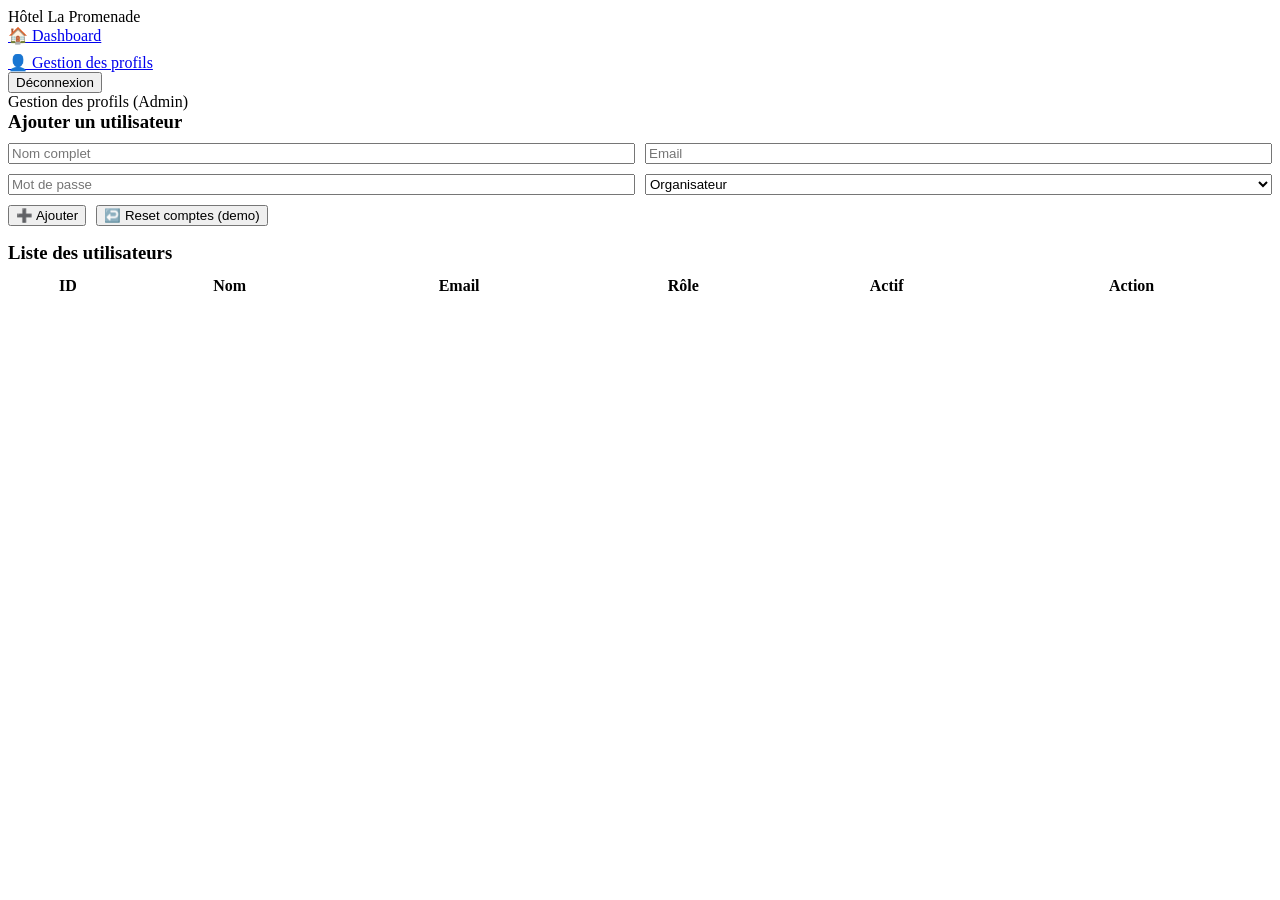
==== admin-users.html @ 5e937ca5 "Add files via upload" ====
<!DOCTYPE html>
<html lang="fr">
<head>
  <meta charset="UTF-8" />
  <meta name="viewport" content="width=device-width, initial-scale=1.0" />
  <title>Gestion des profils</title>
  <link rel="stylesheet" href="css/style.css" />
</head>
<body>
  <div class="layout">
    <aside class="sidebar">
      <div class="brand">
        <span class="brand-dot"></span>
        <span>Hôtel La Promenade</span>
      </div>
      <div class="small" id="welcome"></div>

      <nav style="display:flex; flex-direction:column; gap:8px;">
        <a href="dashboard.html">🏠 Dashboard</a>
        <a class="active" href="admin-users.html">👤 Gestion des profils</a>
      </nav>

      <div style="margin-top:auto;">
        <button class="btn-secondary" onclick="logout()">Déconnexion</button>
      </div>
    </aside>

    <main class="main">
      <div class="topbar">
        <div class="title">Gestion des profils (Admin)</div>
        <div class="right">
          <span class="small" id="roleLine"></span>
        </div>
      </div>

      <div class="card" style="margin-bottom:16px;">
        <h3 style="margin:0 0 10px 0;">Ajouter un utilisateur</h3>

        <div style="display:grid; grid-template-columns: 1fr 1fr; gap:10px;">
          <input id="uName" class="input" placeholder="Nom complet" />
          <input id="uEmail" class="input" placeholder="Email" />
          <input id="uPassword" class="input" placeholder="Mot de passe" />
          <select id="uRole" class="input">
            <option value="organisateur">Organisateur</option>
            <option value="administrateur">Administrateur</option>
            <option value="coordonnateur">Coordonnateur</option>
            <option value="comptabilite">Comptabilité</option>
          </select>
        </div>

        <div style="margin-top:10px; display:flex; gap:10px;">
          <button class="btn-primary" id="btnAddUser">➕ Ajouter</button>
          <button class="btn-secondary" id="btnResetUsers">↩️ Reset comptes (demo)</button>
          <div class="small" id="msgUser" style="align-self:center;"></div>
        </div>
      </div>

      <div class="card">
        <h3 style="margin:0 0 10px 0;">Liste des utilisateurs</h3>

        <table class="table" style="width:100%;">
          <thead>
            <tr>
              <th>ID</th>
              <th>Nom</th>
              <th>Email</th>
              <th>Rôle</th>
              <th>Actif</th>
              <th>Action</th>
            </tr>
          </thead>
          <tbody id="usersTbody"></tbody>
        </table>
      </div>
    </main>
  </div>

  <script src="js/app.js"></script>
  <script>
    requirePerm("ADMIN_USERS");
    renderWelcome();

    const user = getUser();
    const roleLine = document.getElementById("roleLine");
    if (roleLine && user) roleLine.textContent = `Rôle : ${user.role}`;
  </script>
  <script src="js/admin-users.js"></script>
</body>
</html>
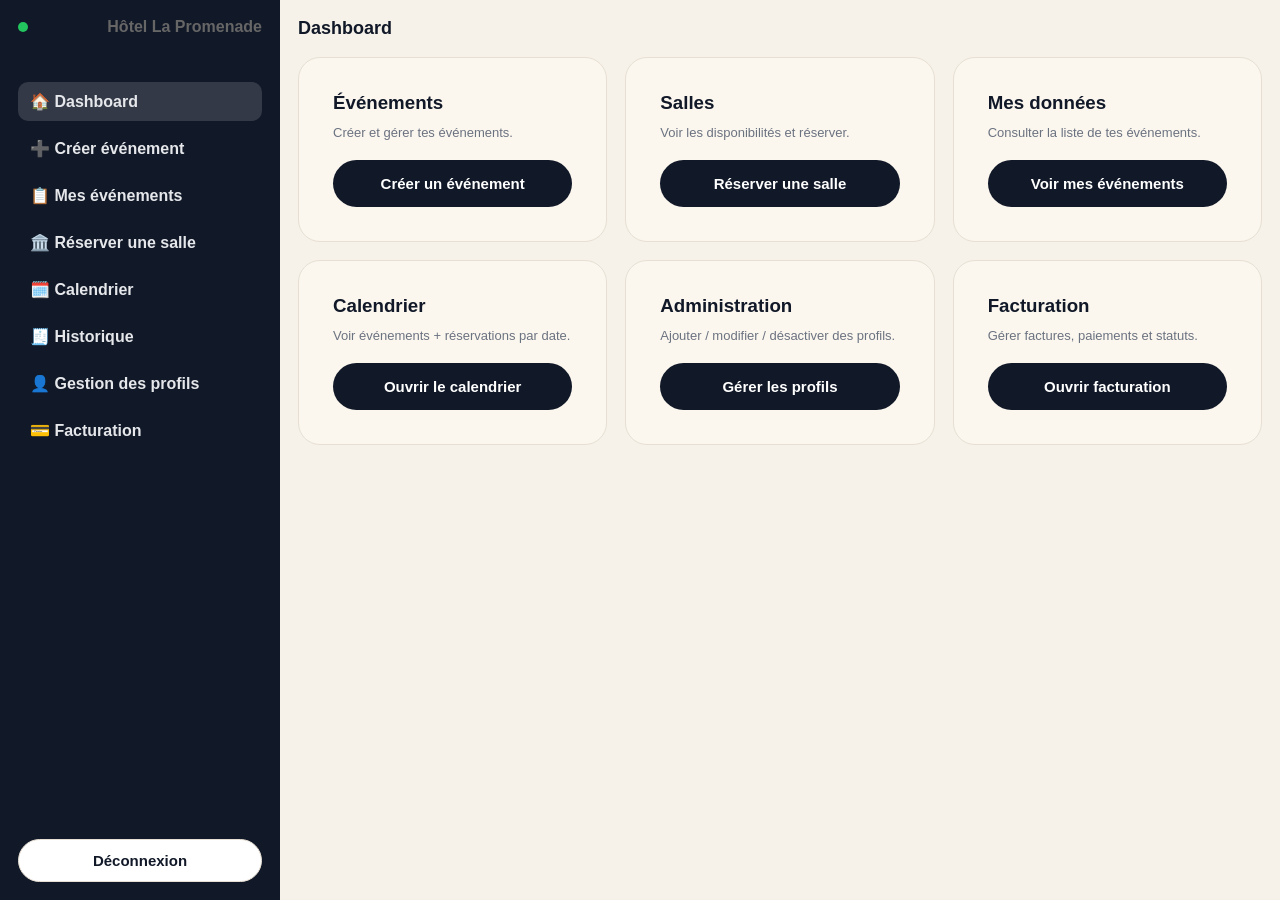
==== commit f69a5791: "Fix HTML structure and update stylesheet link" ====
--- a/admin-users.html
+++ b/admin-users.html
@@ -4,7 +4,7 @@
   <meta charset="UTF-8" />
   <meta name="viewport" content="width=device-width, initial-scale=1.0" />
   <title>Gestion des profils</title>
-  <link rel="stylesheet" href="css/style.css" />
+  <link rel="stylesheet" href="style.css" />
 </head>
 <body>
   <div class="layout">
@@ -75,15 +75,17 @@
     </main>
   </div>
 
-  <script src="js/app.js"></script>
+  <script src="app.js"></script>
   <script>
     requirePerm("ADMIN_USERS");
     renderWelcome();
 
     const user = getUser();
     const roleLine = document.getElementById("roleLine");
-    if (roleLine && user) roleLine.textContent = `Rôle : ${user.role}`;
+    if (roleLine && user) {
+      roleLine.textContent = `Rôle : ${user.role}`;
+    }
   </script>
-  <script src="js/admin-users.js"></script>
+  <script src="admin-users.js"></script>
 </body>
-</html>+</html>
--- a/style.css
+++ b/style.css
@@ -0,0 +1,1221 @@
+:root{
+  --bg: #f6f2ea;
+  --card: #ffffff;
+  --card2: #fbf7ef;
+  --text: #111827;
+  --muted: #6b7280;
+  --primary: #111827;
+  --primary-hover:#0b1220;
+  --border: #e7dfd3;
+  --shadow: 0 14px 35px rgba(0,0,0,0.10);
+}
+
+*{ box-sizing:border-box; }
+
+html, body{
+  height: 100%;
+}
+
+body{
+  margin:0;
+  font-family: Arial, sans-serif;
+  background: var(--bg);
+  color: var(--text);
+  min-height: 100vh;
+
+  /*IMPORTANT: on enlève le centrage global */
+  display: block;
+  padding: 0;
+}
+
+/*si tu veux centrer UNIQUEMENT certaines pages (ex: login) */
+body.page-center{
+  display:flex;
+  justify-content:center;
+  align-items:center;
+  padding: 24px;
+}
+
+/* =========================
+   CONTAINER (pages sans sidebar)
+========================= */
+.container{
+  max-width: 980px;
+  width: 100%;
+  margin: 24px auto;
+  padding: 26px;
+  border-radius: 18px;
+  background: var(--card);
+  box-shadow: var(--shadow);
+}
+
+/* Liens / titres */
+a{ color: var(--text); text-decoration: none; }
+a:hover{ text-decoration: underline; }
+
+h1{
+  margin: 0 0 6px 0;
+  font-size: 34px;
+  letter-spacing: -0.5px;
+}
+
+p{
+  margin: 0 0 18px 0;
+  color: var(--muted);
+  line-height: 1.4;
+}
+
+/* Champs */
+label{
+  display:block;
+  font-weight: 700;
+  margin: 14px 0 8px;
+}
+
+input, select, textarea{
+  width:100%;
+  padding: 16px 16px;
+  border-radius: 16px;
+  border: 1px solid var(--border);
+  background: #fff;
+  outline: none;
+  font-size: 15px;
+}
+
+input::placeholder, textarea::placeholder{ color:#9ca3af; }
+
+input:focus, select:focus, textarea:focus{
+  border-color: #cbb89a;
+  box-shadow: 0 0 0 4px rgba(203,184,154,0.25);
+}
+
+/* Boutons */
+button{
+  padding: 12px 16px;
+  border: none;
+  border-radius: 999px;
+  cursor: pointer;
+  font-weight: 700;
+  font-size: 15px;
+}
+
+.btn-primary{
+  background: var(--primary);
+  color: white;
+  padding: 15px 16px;
+}
+.btn-primary:hover{ background: var(--primary-hover); }
+
+.btn-secondary{
+  background: #ffffff;
+  border: 1px solid var(--border);
+  color: var(--text);
+}
+
+button:disabled{
+  opacity: 0.45;
+  cursor: not-allowed;
+}
+
+/* ✅ Cartes */
+.card{
+  background: var(--card2);
+  border: 1px solid var(--border);
+  border-radius: 22px;
+  padding: 34px;
+}
+
+/* ✅ Grille */
+.grid{
+  display: grid;
+  grid-template-columns: repeat(2, minmax(0, 1fr));
+  gap: 18px;
+  margin-top: 12px;
+}
+
+@media (min-width: 1100px){
+  .grid{
+    grid-template-columns: repeat(3, minmax(0, 1fr));
+  }
+}
+
+.small{
+  font-size: 13px;
+  color: var(--muted);
+}
+
+hr{
+  border: none;
+  border-top: 1px solid var(--border);
+  margin: 18px 0;
+}
+
+/* =========================
+   LAYOUT SIDEBAR + MAIN (pages avec sidebar)
+========================= */
+.layout{
+  display:flex;
+  width: 100%;
+  min-height: 100vh; /* ✅ prend toute la hauteur */
+}
+
+.sidebar{
+  width: 280px;
+  background: #111827;
+  color: #fff;
+  padding: 18px;
+  display:flex;
+  flex-direction: column;
+  gap: 14px;
+}
+
+.sidebar .brand{
+  display:flex;
+  align-items:center;
+  gap: 10px;
+  font-weight: 800;
+  font-size: 16px;
+}
+
+.sidebar .brand-dot{
+  width: 10px;
+  height: 10px;
+  background: #22c55e;
+  border-radius: 50%;
+}
+
+.sidebar .small{
+  color: #9ca3af;
+}
+
+.sidebar a{
+  color: #e5e7eb;
+  text-decoration: none;
+  padding: 10px 12px;
+  border-radius: 10px;
+  display:block;
+  font-weight: 700;
+}
+
+.sidebar a:hover{
+  background: rgba(255,255,255,0.08);
+}
+
+.sidebar a.active{
+  background: rgba(255,255,255,0.14);
+}
+
+.main{
+  flex: 1;
+  padding: 18px;
+  min-width: 0;          /* ✅ évite les bugs de largeur */
+  overflow-x: hidden;
+}
+
+.topbar{
+  display:flex;
+  justify-content: space-between;
+  align-items:center;
+  gap: 12px;
+  margin-bottom: 18px;
+}
+
+.topbar .title{
+  font-size: 18px;
+  font-weight: 900;
+}
+
+/* Responsive */
+@media (max-width: 900px){
+  .layout{ flex-direction: column; }
+
+  .sidebar{
+    width: 100%;
+    flex-direction: row;
+    overflow-x: auto;
+    align-items: center;
+  }
+
+  .sidebar nav{
+    display:flex;
+    gap: 8px;
+  }
+
+  .sidebar a{
+    white-space: nowrap;
+  }
+}
+
+/* Responsive global */
+@media (max-width: 700px){
+  h1{ font-size: 28px; }
+  .card{ padding: 24px; }
+  .grid{ grid-template-columns: 1fr; }
+}
+/* =========================
+   RESPONSIVE (Mobile)
+   ========================= */
+* { box-sizing: border-box; }
+img { max-width: 100%; height: auto; }
+
+.container {
+  width: 100%;
+  max-width: 100%;
+  padding: 16px;
+}
+
+input, select, textarea, button {
+  width: 100%;
+  max-width: 100%;
+}
+
+@media (max-width: 768px) {
+  .layout { flex-direction: column; }
+
+  .sidebar {
+    width: 100% !important;
+    position: relative;
+    border-right: none;
+    border-bottom: 1px solid #eee;
+    padding-bottom: 12px;
+  }
+
+  .main {
+    width: 100% !important;
+    padding: 16px;
+  }
+
+  .grid {
+    display: grid;
+    grid-template-columns: 1fr !important;
+    gap: 12px;
+  }
+
+  table {
+    display: block;
+    width: 100%;
+    overflow-x: auto;
+    white-space: nowrap;
+  }
+
+  .slots {
+    grid-template-columns: 1fr !important;
+  }
+
+  h1 { font-size: 28px; }
+  h2 { font-size: 22px; }
+}
+/* =========================
+
+   LOGIN - UI améliorée
+
+   ========================= */
+
+/* Page login : centre le contenu */
+
+body.login-page {
+
+  min-height: 100vh;
+
+  display: flex;
+
+  align-items: center;
+
+  justify-content: center;
+
+  padding: 24px;
+
+}
+
+/* Conteneur login */
+
+.login-wrap {
+
+  width: 100%;
+
+  max-width: 980px;
+
+}
+
+/* Carte principale */
+
+.login-card {
+
+  background: #fff;
+
+  border: 1px solid #e9e9e9;
+
+  border-radius: 18px;
+
+  box-shadow: 0 10px 30px rgba(0,0,0,.06);
+
+  padding: 28px;
+
+  display: grid;
+
+  grid-template-columns: 1.3fr 1fr;
+
+  gap: 22px;
+
+}
+
+/* Zone gauche (branding) */
+
+.login-left h1 {
+
+  font-size: 42px;
+
+  margin: 0 0 10px 0;
+
+}
+
+.login-left p {
+
+  color: #666;
+
+  margin: 0;
+
+  line-height: 1.4;
+
+}
+
+/* Zone droite (formulaire) */
+
+.login-right label {
+
+  font-weight: 700;
+
+  display: block;
+
+  margin: 14px 0 8px;
+
+}
+
+.login-right input {
+
+  width: 100%;
+
+  padding: 14px 14px;
+
+  border-radius: 14px;
+
+  border: 1px solid #dcdcdc;
+
+  outline: none;
+
+}
+
+.login-right input:focus {
+
+  border-color: #8a8a8a;
+
+}
+
+/* Bouton */
+
+.login-right button {
+
+  margin-top: 18px;
+
+  width: 100%;
+
+  padding: 14px;
+
+  border-radius: 999px;
+
+  border: none;
+
+  font-weight: 800;
+
+}
+
+/* Texte info */
+
+.login-note {
+
+  margin-top: 14px;
+
+  color: #777;
+
+  font-size: 13px;
+
+  line-height: 1.4;
+
+}
+
+/* Responsive mobile */
+
+@media (max-width: 820px) {
+
+  .login-card {
+
+    grid-template-columns: 1fr;
+
+    padding: 18px;
+
+  }
+
+  .login-left h1 {
+
+    font-size: 32px;
+
+  }
+
+}
+ /* ===== LOGIN CLEAN LAYOUT ===== */
+
+.login-page{
+
+  min-height:100vh;
+
+  display:flex;
+
+  align-items:center;
+
+  justify-content:center;
+
+  padding:24px;
+
+}
+
+.login-wrap{ width:100%; max-width: 980px; }
+
+.login-card{
+
+  display:grid;
+
+  grid-template-columns: 1.2fr 0.8fr;
+
+  gap: 24px;
+
+  background:#fff;
+
+  border:1px solid #e7e7e7;
+
+  border-radius:18px;
+
+  padding:28px;
+
+  box-shadow: 0 8px 30px rgba(0,0,0,.06);
+
+}
+
+.login-left h1{ font-size:54px; margin:16px 0 8px; }
+
+.subtitle{ color:#777; margin:0; }
+
+.brand{
+
+  display:flex;
+
+  align-items:center;
+
+  justify-content:space-between;
+
+  color:#666;
+
+  font-size:14px;
+
+}
+
+.login-right{
+
+  background:#f6f2ea;
+
+  border:1px solid #e9e1d2;
+
+  border-radius:16px;
+
+  padding:20px;
+
+}
+
+.login-note{
+
+  margin-top:14px;
+
+  font-size:12px;
+
+  color:#666;
+
+}
+
+.error{ color:crimson; margin-bottom:10px; }
+
+/* Mobile */
+
+@media (max-width: 820px){
+
+  .login-card{ grid-template-columns: 1fr; }
+
+  .login-left h1{ font-size:40px; }
+
+}
+ /* ===== LOGIN PRO ===== */
+
+.login-page{
+
+  min-height:100vh;
+
+  display:flex;
+
+  align-items:center;
+
+  justify-content:center;
+
+  padding:28px;
+
+  background:#f3efe7;
+
+}
+
+.login-wrap{ width:100%; max-width: 1040px; }
+
+.login-card{
+
+  display:grid;
+
+  grid-template-columns: 1.35fr 0.85fr;
+
+  gap: 24px;
+
+  background:#fff;
+
+  border:1px solid #e7e7e7;
+
+  border-radius:20px;
+
+  padding:28px;
+
+  box-shadow: 0 10px 34px rgba(0,0,0,.08);
+
+}
+
+.login-left{ padding:6px 6px 6px 10px; }
+
+.topbar{
+
+  display:flex;
+
+  align-items:flex-start;
+
+  justify-content:space-between;
+
+  gap:12px;
+
+}
+
+.brand{ display:flex; gap:10px; align-items:center; }
+
+.brand-dot{
+
+  width:12px; height:12px; border-radius:50%;
+
+  background:#1f7a3a;
+
+}
+
+.brand-title{ font-weight:800; color:#222; font-size:14px; }
+
+.brand-sub{ color:#777; font-size:12px; margin-top:2px; }
+
+.help-link{
+
+  color:#1f7a3a;
+
+  font-weight:700;
+
+  text-decoration:none;
+
+  font-size:13px;
+
+}
+
+.help-link:hover{ text-decoration:underline; }
+
+.hero-title{
+
+  font-size:56px;
+
+  line-height:1;
+
+  margin:18px 0 10px;
+
+  color:#2a2a2a;
+
+}
+
+.hero-text{ color:#666; margin:0 0 12px; max-width: 520px; }
+
+.hero-bullets{
+
+  margin-top:14px;
+
+  display:grid;
+
+  gap:8px;
+
+  color:#444;
+
+  font-size:13px;
+
+}
+
+.login-right{
+
+  background:#f6f2ea;
+
+  border:1px solid #e9e1d2;
+
+  border-radius:16px;
+
+  padding:20px;
+
+}
+
+.login-right label{ display:block; margin:10px 0 6px; font-weight:700; color:#333; }
+
+.login-right input{
+
+  width:100%;
+
+  padding:12px 12px;
+
+  border-radius:12px;
+
+  border:1px solid #ddd;
+
+  outline:none;
+
+}
+
+.login-right input:focus{ border-color:#1f7a3a; }
+
+.login-right .btn-primary{
+
+  width:100%;
+
+  margin-top:14px;
+
+  padding:12px 14px;
+
+  border-radius:999px;
+
+  background:#111827;
+
+  color:#fff;
+
+  border:none;
+
+  font-weight:800;
+
+  cursor:pointer;
+
+}
+
+.login-right .btn-primary:hover{ opacity:.92; }
+
+.login-note{
+
+  margin-top:12px;
+
+  font-size:12px;
+
+  color:#666;
+
+}
+
+.error{ color:crimson; margin-bottom:10px; }
+
+.login-footer{
+
+  margin-top:14px;
+
+  text-align:center;
+
+  color:#777;
+
+  font-size:12px;
+
+}
+
+/* Mobile */
+
+@media (max-width: 900px){
+
+  .login-card{ grid-template-columns: 1fr; }
+
+  .hero-title{ font-size:42px; }
+
+}
+ /* ===== LOGIN PRO (simple & classe) ===== */
+
+.auth-body{
+
+  min-height:100vh;
+
+  margin:0;
+
+  display:flex;
+
+  align-items:center;
+
+  justify-content:center;
+
+  background:#f3f0ea;
+
+}
+
+.auth-wrap{
+
+  width:min(980px, 92vw);
+
+}
+
+.auth-card{
+
+  display:grid;
+
+  grid-template-columns: 1.1fr 0.9fr;
+
+  gap:18px;
+
+  padding:18px;
+
+  border-radius:22px;
+
+  background:#ffffffcc;
+
+  backdrop-filter: blur(10px);
+
+  border:1px solid #e9e4dc;
+
+  box-shadow: 0 18px 60px rgba(0,0,0,.08);
+
+}
+
+.auth-left{
+
+  border-radius:18px;
+
+  padding:26px;
+
+  background: linear-gradient(180deg, #ffffff, #fbfaf8);
+
+  border:1px solid #eee6dc;
+
+}
+
+.brand{
+
+  display:flex;
+
+  gap:10px;
+
+  align-items:center;
+
+  margin-bottom:18px;
+
+}
+
+.brand-dot{
+
+  width:10px; height:10px;
+
+  border-radius:50%;
+
+  background:#1f7a3a;
+
+  display:inline-block;
+
+}
+
+.brand-name{
+
+  font-weight:900;
+
+  font-size:14px;
+
+  letter-spacing:.2px;
+
+}
+
+.brand-sub{
+
+  font-size:12px;
+
+  color:#7a746b;
+
+  margin-top:2px;
+
+}
+
+.auth-title{
+
+  font-size:56px;
+
+  line-height:1;
+
+  margin:10px 0 10px;
+
+  letter-spacing:-1px;
+
+}
+
+.auth-desc{
+
+  margin:0;
+
+  color:#6f6a61;
+
+  font-size:14px;
+
+}
+
+.auth-right{
+
+  display:flex;
+
+  align-items:center;
+
+  justify-content:center;
+
+}
+
+.form-card{
+
+  width:100%;
+
+  border-radius:18px;
+
+  padding:22px;
+
+  background:#f7f4ee;
+
+  border:1px solid #eee6dc;
+
+}
+
+.lbl{
+
+  display:block;
+
+  font-weight:800;
+
+  font-size:12px;
+
+  color:#5c564d;
+
+  margin:10px 0 6px;
+
+}
+
+.in{
+
+  width:100%;
+
+  padding:12px 14px;
+
+  border-radius:14px;
+
+  border:1px solid #e5dccf;
+
+  background:#fff;
+
+  outline:none;
+
+}
+
+.in:focus{
+
+  border-color:#1f7a3a55;
+
+  box-shadow: 0 0 0 4px rgba(31,122,58,.10);
+
+}
+
+.btn-main{
+
+  width:100%;
+
+  margin-top:14px;
+
+  padding:12px 14px;
+
+  border:0;
+
+  border-radius:999px;
+
+  background:#0f172a;
+
+  color:#fff;
+
+  font-weight:900;
+
+  cursor:pointer;
+
+}
+
+.btn-main:hover{ filter:brightness(1.05); }
+
+.auth-footer{
+
+  margin-top:10px;
+
+  display:flex;
+
+  justify-content:flex-end;
+
+}
+
+.help-link{
+
+  font-size:12px;
+
+  font-weight:800;
+
+  color:#1f7a3a;
+
+  text-decoration:none;
+
+}
+
+.help-link:hover{ text-decoration:underline; }
+
+@media (max-width: 820px){
+
+  .auth-card{ grid-template-columns: 1fr; }
+
+  .auth-title{ font-size:40px; }
+
+}
+ /* =========================
+
+   DASHBOARD MOBILE FIX
+
+   ========================= */
+
+@media (max-width: 768px){
+
+  /* 1) La page prend toute la largeur */
+
+  body { overflow-x: hidden; }
+
+  .container { width: calc(100% - 24px) !important; margin: 0 auto !important; }
+
+  /* 2) Layout: sidebar en haut + contenu dessous */
+
+  .layout, .wrapper, .page{
+
+    display: block !important;
+
+  }
+
+  .sidebar{
+
+    width: 100% !important;
+
+    height: auto !important;
+
+    position: sticky !important;
+
+    top: 0;
+
+    z-index: 50;
+
+    padding: 10px 12px !important;
+
+    border-right: none !important;
+
+    border-bottom: 1px solid #eee !important;
+
+  }
+
+  /* 3) Réduire le “bloc haut” (logo/bienvenue) */
+
+  .sidebar h1, .sidebar .brand, .sidebar .logo{
+
+    font-size: 16px !important;
+
+    margin: 0 0 6px 0 !important;
+
+  }
+
+  .sidebar .welcome, .sidebar .user, .sidebar .subtitle{
+
+    font-size: 12px !important;
+
+    opacity: .85;
+
+  }
+
+  /* 4) Menu en lignes (scroll horizontal si trop) */
+
+  .sidebar ul, .sidebar nav, .sidebar .menu{
+
+    display: flex !important;
+
+    gap: 8px !important;
+
+    flex-wrap: nowrap !important;
+
+    overflow-x: auto !important;
+
+    padding: 6px 0 !important;
+
+    margin: 0 !important;
+
+  }
+
+  .sidebar a, .sidebar .menu a, .sidebar ul li a{
+
+    white-space: nowrap !important;
+
+    padding: 8px 10px !important;
+
+    border-radius: 10px !important;
+
+    font-size: 13px !important;
+
+  }
+
+  /* 5) Contenu principal */
+
+  .main{
+
+    width: 100% !important;
+
+    padding: 14px !important;
+
+  }
+
+  /* 6) Cartes dashboard en 1 colonne */
+
+  .grid{
+
+    grid-template-columns: 1fr !important;
+
+    gap: 12px !important;
+
+  }
+
+}
+ /* =========================
+   RESPONSIVE GLOBAL MOBILE
+   ========================= */
+@media (max-width: 768px) {
+  body {
+    overflow-x: hidden;
+  }
+
+  .container {
+    width: calc(100% - 24px) !important;
+    max-width: 100% !important;
+    margin: 12px auto !important;
+    padding: 16px !important;
+    border-radius: 14px;
+  }
+
+  .layout,
+  .wrapper,
+  .page {
+    display: block !important;
+    width: 100% !important;
+  }
+
+  .sidebar {
+    width: 100% !important;
+    min-height: auto !important;
+    height: auto !important;
+    position: relative !important;
+    padding: 12px !important;
+    border-right: none !important;
+    border-bottom: 1px solid #eee !important;
+    overflow-x: auto !important;
+  }
+
+  .sidebar nav,
+  .sidebar ul,
+  .sidebar .menu {
+    display: flex !important;
+    flex-wrap: nowrap !important;
+    gap: 8px !important;
+    overflow-x: auto !important;
+    padding: 6px 0 !important;
+    margin: 0 !important;
+  }
+
+  .sidebar a,
+  .sidebar .menu a,
+  .sidebar ul li a {
+    white-space: nowrap !important;
+    padding: 8px 10px !important;
+    font-size: 13px !important;
+    border-radius: 10px !important;
+  }
+
+  .main {
+    width: 100% !important;
+    padding: 14px !important;
+    overflow-x: auto !important;
+  }
+
+  .topbar {
+    flex-direction: column !important;
+    align-items: flex-start !important;
+  }
+
+  .grid,
+  .slots {
+    grid-template-columns: 1fr !important;
+    gap: 12px !important;
+  }
+
+  .cal-grid {
+    grid-template-columns: repeat(2, 1fr) !important;
+  }
+
+  table {
+    display: block !important;
+    width: 100% !important;
+    overflow-x: auto !important;
+    white-space: nowrap !important;
+  }
+
+  input,
+  select,
+  textarea,
+  button,
+  .btn-primary,
+  .btn-secondary {
+    width: 100% !important;
+    max-width: 100% !important;
+  }
+
+  h1 {
+    font-size: 28px !important;
+  }
+
+  h2 {
+    font-size: 22px !important;
+  }
+
+  .card {
+    padding: 20px !important;
+  }
+}
+.sidebar-nav{
+  display:flex;
+  flex-direction:column;
+  gap:8px;
+}
+
+@media (max-width: 768px){
+  .sidebar-nav{
+    display:flex !important;
+    flex-direction:row !important;
+    gap:8px !important;
+    overflow-x:auto !important;
+    flex-wrap:nowrap !important;
+  }
+}
